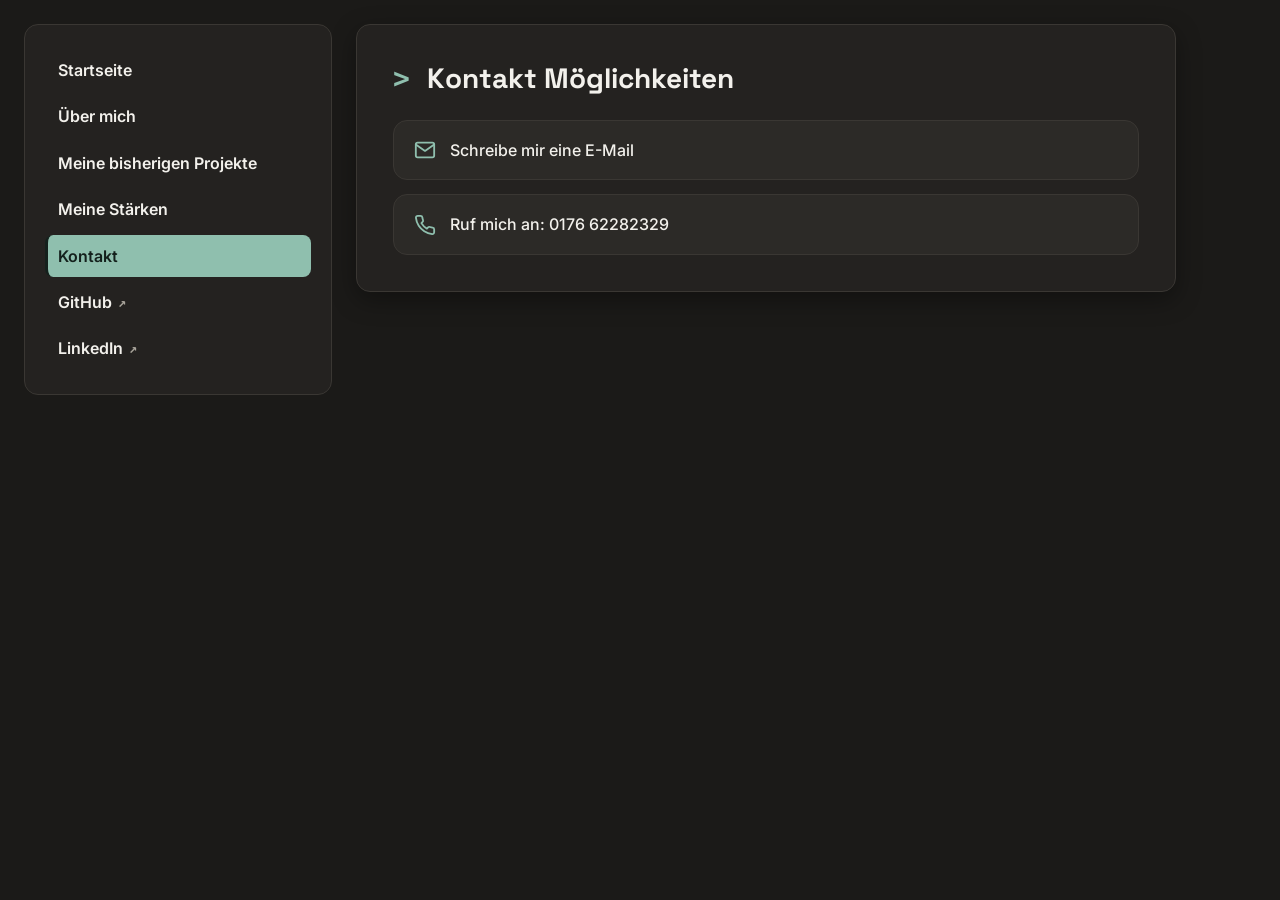
==== contact.html @ 489e3fa4 "add linkedin" ====
<!DOCTYPE html>
<html lang="de">

<head>
 <meta charset="UTF-8">
 <meta name="viewport" content="width=device-width, initial-scale=1.0">
 <title>Kontakt</title>
 <link rel="stylesheet" href="style.css">
</head>

<body>
 <a href="#main" class="skip-link">Zum Inhalt springen</a>
 <div class="layout">
  <nav id="navbar"></nav>
  <main id="main">
   <h1>Kontakt Möglichkeiten</h1>
   <ul class="contact-list">
    <li>
     <a href="mailto:mouamen-boukay@outlook.com" class="contact-card">
      <svg aria-hidden="true" width="22" height="22" viewBox="0 0 24 24" fill="none" stroke="currentColor"
       stroke-width="2" stroke-linecap="round" stroke-linejoin="round">
       <rect x="2" y="4" width="20" height="16" rx="2"></rect>
       <path d="m22 6-10 7L2 6"></path>
      </svg>
      Schreibe mir eine E-Mail
     </a>
    </li>
    <li>
     <a href="tel:+4917662282329" class="contact-card">
      <svg aria-hidden="true" width="22" height="22" viewBox="0 0 24 24" fill="none" stroke="currentColor"
       stroke-width="2" stroke-linecap="round" stroke-linejoin="round">
       <path
        d="M22 16.92v3a2 2 0 0 1-2.18 2 19.79 19.79 0 0 1-8.63-3.07 19.5 19.5 0 0 1-6-6 19.79 19.79 0 0 1-3.07-8.67A2 2 0 0 1 4.11 2h3a2 2 0 0 1 2 1.72 12.84 12.84 0 0 0 .7 2.81 2 2 0 0 1-.45 2.11L8.09 9.91a16 16 0 0 0 6 6l1.27-1.27a2 2 0 0 1 2.11-.45 12.84 12.84 0 0 0 2.81.7A2 2 0 0 1 22 16.92z">
       </path>
      </svg>
      Ruf mich an: 0176 62282329
     </a>
    </li>
   </ul>
  </main>
 </div>
 <footer></footer>
 <script src="script.js"></script>
</body>

</html>
---- style.css ----
@import url("https://fonts.googleapis.com/css2?family=Space+Grotesk:wght@600;700&family=Inter:wght@400;500;600&display=swap");

:root {
  --bg: #1b1a18;
  --surface: #242220;
  --surface-alt: #2c2a27;
  --text: #f3f1ec;
  --muted: #a8a39a;
  --accent: #8fbfae;
  --accent-contrast: #14201c;
  --border: #3a3733;
  --radius: 14px;
  --shadow: 0 8px 24px rgba(0, 0, 0, 0.35);
  --font-display: "Space Grotesk", system-ui, sans-serif;
  --font-body: "Inter", system-ui, sans-serif;
  --font-mono: ui-monospace, SFMono-Regular, Menlo, Consolas, monospace;
}

* {
  box-sizing: border-box;
}

.visually-hidden {
  position: absolute;
  left: -9999px;
}

html {
  scroll-behavior: smooth;
}

body {
  margin: 0;
  font-family: var(--font-body);
  color: var(--text);
  background-color: var(--bg);
  line-height: 1.65;
  font-size: 16px;
}

h1,
h2,
h3 {
  font-family: var(--font-display);
  line-height: 1.25;
  margin: 0;
}

/* Hero block on the homepage */
.hero {
  margin-bottom: 28px;
}

.hero .tagline {
  font-family: var(--font-mono);
  color: var(--accent);
  font-size: 0.95em;
  margin: 8px 0 0;
}

.hero-actions {
  display: flex;
  flex-wrap: wrap;
  gap: 12px;
  margin-top: 20px;
}

.btn {
  display: inline-flex;
  align-items: center;
  gap: 6px;
  font-family: var(--font-body);
  font-weight: 600;
  font-size: 0.95em;
  text-decoration: none;
  padding: 10px 18px;
  border-radius: 999px;
  border: 1px solid var(--border);
}

.btn-primary {
  background-color: var(--accent);
  color: var(--accent-contrast);
  border-color: var(--accent);
}

.btn-secondary {
  color: var(--text);
  background-color: var(--surface-alt);
}

.btn:hover {
  filter: brightness(1.08);
}

main h1 {
  font-size: 28px;
  margin-bottom: 24px;
}

main h1::before {
  content: "> ";
  color: var(--accent);
  font-family: var(--font-mono);
  font-weight: 600;
}

main h2 {
  font-size: 20px;
  margin: 28px 0 12px;
}

main h2:first-child {
  margin-top: 0;
}

main h3:not(:first-of-type) {
  margin-top: 32px;
}

main p {
  margin: 0 0 16px;
}

/* Skip link */
.skip-link {
  position: absolute;
  left: -9999px;
  top: 0;
  background-color: var(--accent);
  color: var(--accent-contrast);
  padding: 10px 16px;
  border-radius: 0 0 var(--radius) 0;
  font-weight: 600;
  z-index: 100;
}

.skip-link:focus {
  left: 0;
}

.layout {
  display: flex;
  min-height: 90vh;
  align-items: flex-start;
  gap: 24px;
  padding: 24px;
}

#navbar {
  width: 25%;
  min-width: 220px;
  background-color: var(--surface);
  border: 1px solid var(--border);
  border-radius: var(--radius);
  padding: 20px;
  position: sticky;
  top: 24px;
}

main {
  flex: 1;
  min-width: 0;
  max-width: 820px;
  background-color: var(--surface);
  border: 1px solid var(--border);
  border-radius: var(--radius);
  padding: 36px;
  box-shadow: var(--shadow);
}

footer {
  text-align: center;
  padding: 16px;
  font-size: 0.9em;
  color: var(--muted);
}

#navbar a {
  display: flex;
  align-items: center;
  gap: 6px;
  color: var(--text);
  text-decoration: none;
  font-weight: 600;
  padding: 8px 10px;
  border-radius: 8px;
  margin: 4px 0;
  border-left: 3px solid transparent;
  transition: background-color 0.15s ease, border-color 0.15s ease;
}

#navbar a:hover {
  background-color: var(--surface-alt);
  border-left-color: var(--accent);
}

.external-icon {
  font-family: var(--font-mono);
  color: var(--muted);
  font-size: 0.85em;
}

a {
  color: inherit;
}

main p a,
.about-text a {
  color: var(--accent);
  text-decoration: none;
  background-image: linear-gradient(var(--accent), var(--accent));
  background-repeat: no-repeat;
  background-position: left bottom;
  background-size: 0% 1px;
  transition: background-size 0.2s ease;
}

main p a:hover,
.about-text a:hover {
  background-size: 100% 1px;
}

a:focus-visible,
button:focus-visible {
  outline: 3px solid var(--accent);
  outline-offset: 3px;
  border-radius: 4px;
}

#navbar a.active,
#navbar a[aria-current="page"] {
  background-color: var(--accent);
  color: var(--accent-contrast);
  border-left-color: var(--accent-contrast);
}

#navbar a[aria-current="page"]::after {
  content: " (aktuelle Seite)";
  position: absolute;
  left: -9999px;
}

/* Jump links on about page */
.page-jump {
  display: flex;
  flex-wrap: wrap;
  gap: 10px;
  margin: 20px 0 28px;
  padding: 0;
  list-style: none;
}

.jump-link {
  font-family: var(--font-mono);
  font-size: 0.9em;
  color: var(--accent);
  background-color: var(--surface-alt);
  border: 1px solid var(--border);
  border-radius: 999px;
  padding: 6px 14px;
  text-decoration: none;
  transition: border-color 0.15s ease, transform 0.15s ease;
}

.jump-link:hover {
  border-color: var(--accent);
  transform: translateY(-1px);
}

/* Skills tables side by side */
.skills-columns {
  display: flex;
  gap: 24px;
  align-items: flex-start;
  flex-wrap: wrap;
}

.skills-columns > div {
  flex: 1 1 280px;
  min-width: 0;
}

.skills-columns h3:not(:first-of-type) {
  margin-top: 0;
}

.table-scroll {
  width: 100%;
  overflow-x: auto;
  border-radius: var(--radius);
  -webkit-overflow-scrolling: touch;
}

/* Tables */
table {
  width: 100%;
  min-width: 320px;
  border-collapse: collapse;
  margin-top: 16px;
  overflow: hidden;
  border-radius: var(--radius);
}

th,
td {
  text-align: left;
  padding: 12px 16px;
  border-bottom: 1px solid var(--border);
}

thead th {
  background-color: var(--surface-alt);
  font-family: var(--font-display);
  font-size: 0.95em;
}

tbody tr:last-child td {
  border-bottom: none;
}

tbody tr {
  transition: background-color 0.15s ease;
}

tbody tr:hover {
  background-color: var(--surface-alt);
}

/* Project cards */
.project-card {
  background-color: var(--surface-alt);
  border: 1px solid var(--border);
  border-radius: var(--radius);
  padding: 24px;
  margin-bottom: 24px;
  transition: transform 0.15s ease, border-color 0.15s ease;
}

.project-card:hover {
  transform: translateY(-2px);
  border-color: var(--accent);
}

.project-card h2 {
  margin-top: 0;
  font-size: 20px;
}

.project-card h3 {
  font-family: var(--font-body);
  font-size: 0.85em;
  text-transform: uppercase;
  letter-spacing: 0.04em;
  color: var(--muted);
  margin-bottom: 8px;
}

.tag-list {
  display: flex;
  flex-wrap: wrap;
  gap: 8px;
  list-style: none;
  padding: 0;
  margin: 0 0 16px;
}

.tag {
  font-family: var(--font-mono);
  font-size: 0.85em;
  background-color: var(--bg);
  border: 1px solid var(--border);
  color: var(--accent);
  padding: 4px 12px;
  border-radius: 999px;
  transition: background-color 0.15s ease, color 0.15s ease;
}

.tag:hover {
  background-color: var(--accent);
  color: var(--accent-contrast);
}

/* Contact cards */
.contact-list {
  display: flex;
  flex-direction: column;
  gap: 14px;
  list-style: none;
  padding: 0;
  margin: 0;
}

.contact-card {
  display: flex;
  align-items: center;
  gap: 14px;
  background-color: var(--surface-alt);
  border: 1px solid var(--border);
  border-radius: var(--radius);
  padding: 16px 20px;
  color: var(--text);
  text-decoration: none;
  font-weight: 500;
  transition: transform 0.15s ease, border-color 0.15s ease;
}

.contact-card:hover {
  border-color: var(--accent);
  transform: translateY(-2px);
}

.contact-card svg {
  flex-shrink: 0;
  color: var(--accent);
}

@media (max-width: 800px) {
  .layout {
    flex-direction: column;
    padding: 16px;
    gap: 16px;
  }

  #navbar {
    width: 100%;
    min-width: auto;
    position: static;
  }

  main {
    padding: 20px;
    max-width: 100%;
  }

  main h1 {
    font-size: 24px;
  }

  .hero-actions {
    flex-direction: column;
  }

  .btn {
    justify-content: center;
  }

  .skills-columns {
    flex-direction: column;
  }

  th,
  td {
    padding: 10px 12px;
    font-size: 0.92em;
  }
}

@media (max-width: 420px) {
  body {
    font-size: 15px;
  }

  main {
    padding: 16px;
  }

  .project-card {
    padding: 18px;
  }
}

@media (prefers-reduced-motion: reduce) {
  html {
    scroll-behavior: auto;
  }

  * {
    transition: none !important;
    scroll-behavior: auto !important;
  }
}
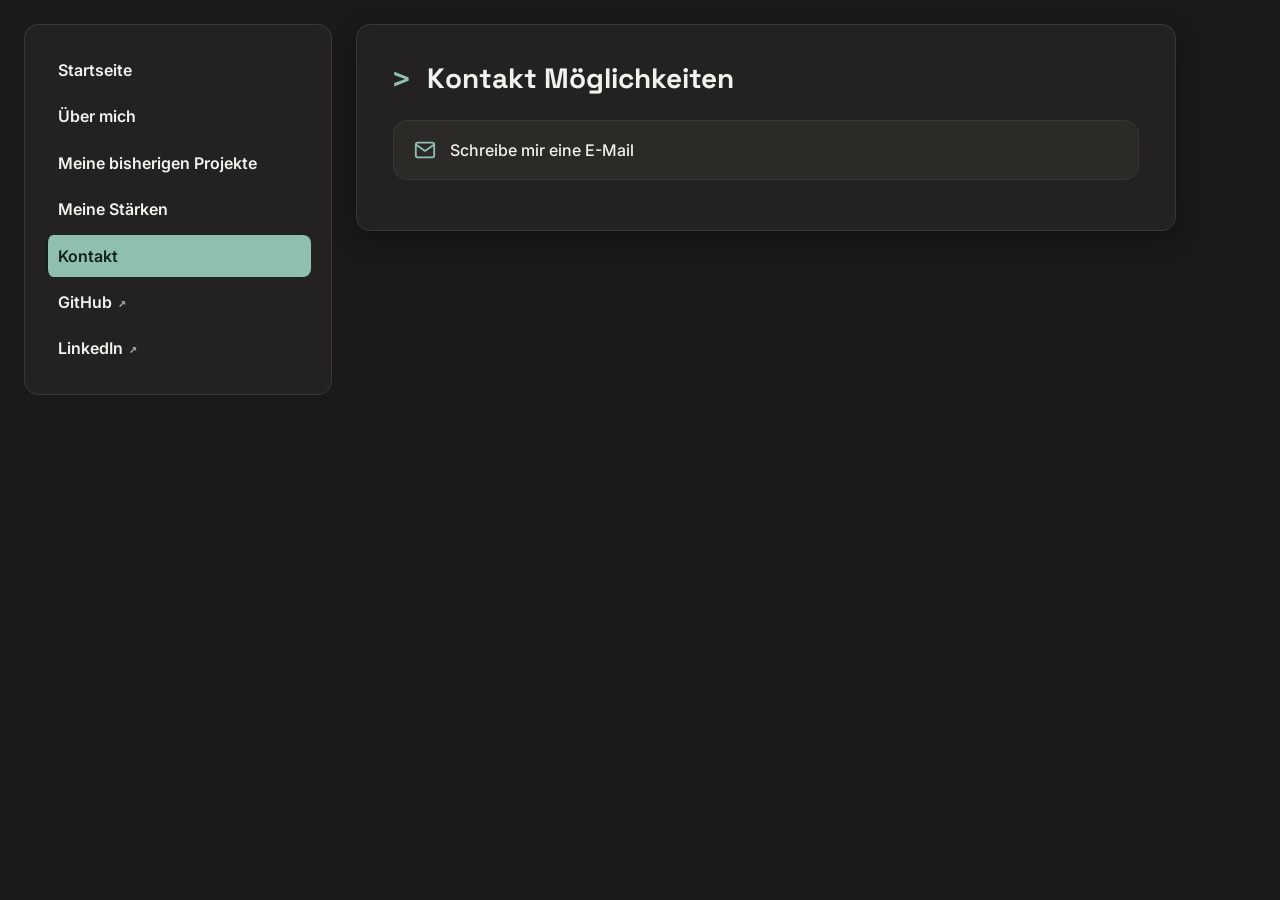
==== commit 9af03446: "skills, contact, projects updates" ====
--- a/contact.html
+++ b/contact.html
@@ -2,45 +2,36 @@
 <html lang="de">
 
 <head>
- <meta charset="UTF-8">
- <meta name="viewport" content="width=device-width, initial-scale=1.0">
- <title>Kontakt</title>
- <link rel="stylesheet" href="style.css">
+    <meta charset="UTF-8">
+    <meta name="viewport" content="width=device-width, initial-scale=1.0">
+    <title>Kontakt</title>
+    <link rel="stylesheet" href="style.css">
 </head>
 
 <body>
- <a href="#main" class="skip-link">Zum Inhalt springen</a>
- <div class="layout">
-  <nav id="navbar"></nav>
-  <main id="main">
-   <h1>Kontakt Möglichkeiten</h1>
-   <ul class="contact-list">
-    <li>
-     <a href="mailto:mouamen-boukay@outlook.com" class="contact-card">
-      <svg aria-hidden="true" width="22" height="22" viewBox="0 0 24 24" fill="none" stroke="currentColor"
-       stroke-width="2" stroke-linecap="round" stroke-linejoin="round">
-       <rect x="2" y="4" width="20" height="16" rx="2"></rect>
-       <path d="m22 6-10 7L2 6"></path>
-      </svg>
-      Schreibe mir eine E-Mail
-     </a>
-    </li>
-    <li>
-     <a href="tel:+4917662282329" class="contact-card">
-      <svg aria-hidden="true" width="22" height="22" viewBox="0 0 24 24" fill="none" stroke="currentColor"
-       stroke-width="2" stroke-linecap="round" stroke-linejoin="round">
-       <path
-        d="M22 16.92v3a2 2 0 0 1-2.18 2 19.79 19.79 0 0 1-8.63-3.07 19.5 19.5 0 0 1-6-6 19.79 19.79 0 0 1-3.07-8.67A2 2 0 0 1 4.11 2h3a2 2 0 0 1 2 1.72 12.84 12.84 0 0 0 .7 2.81 2 2 0 0 1-.45 2.11L8.09 9.91a16 16 0 0 0 6 6l1.27-1.27a2 2 0 0 1 2.11-.45 12.84 12.84 0 0 0 2.81.7A2 2 0 0 1 22 16.92z">
-       </path>
-      </svg>
-      Ruf mich an: 0176 62282329
-     </a>
-    </li>
-   </ul>
-  </main>
- </div>
- <footer></footer>
- <script src="script.js"></script>
+    <a href="#main" class="skip-link">Zum Inhalt springen</a>
+    <div class="layout">
+        <nav id="navbar"></nav>
+        <main id="main">
+            <h1>Kontakt Möglichkeiten</h1>
+            <ul class="contact-list">
+                <li>
+                    <a href="mailto:mouamen-boukay@outlook.com" class="contact-card">
+                        <svg aria-hidden="true" width="22" height="22" viewBox="0 0 24 24" fill="none"
+                            stroke="currentColor" stroke-width="2" stroke-linecap="round" stroke-linejoin="round">
+                            <rect x="2" y="4" width="20" height="16" rx="2"></rect>
+                            <path d="m22 6-10 7L2 6"></path>
+                        </svg>
+                        Schreibe mir eine E-Mail
+                    </a>
+                </li>
+                <li>
+                </li>
+            </ul>
+        </main>
+    </div>
+    <footer></footer>
+    <script src="script.js"></script>
 </body>
 
 </html>
